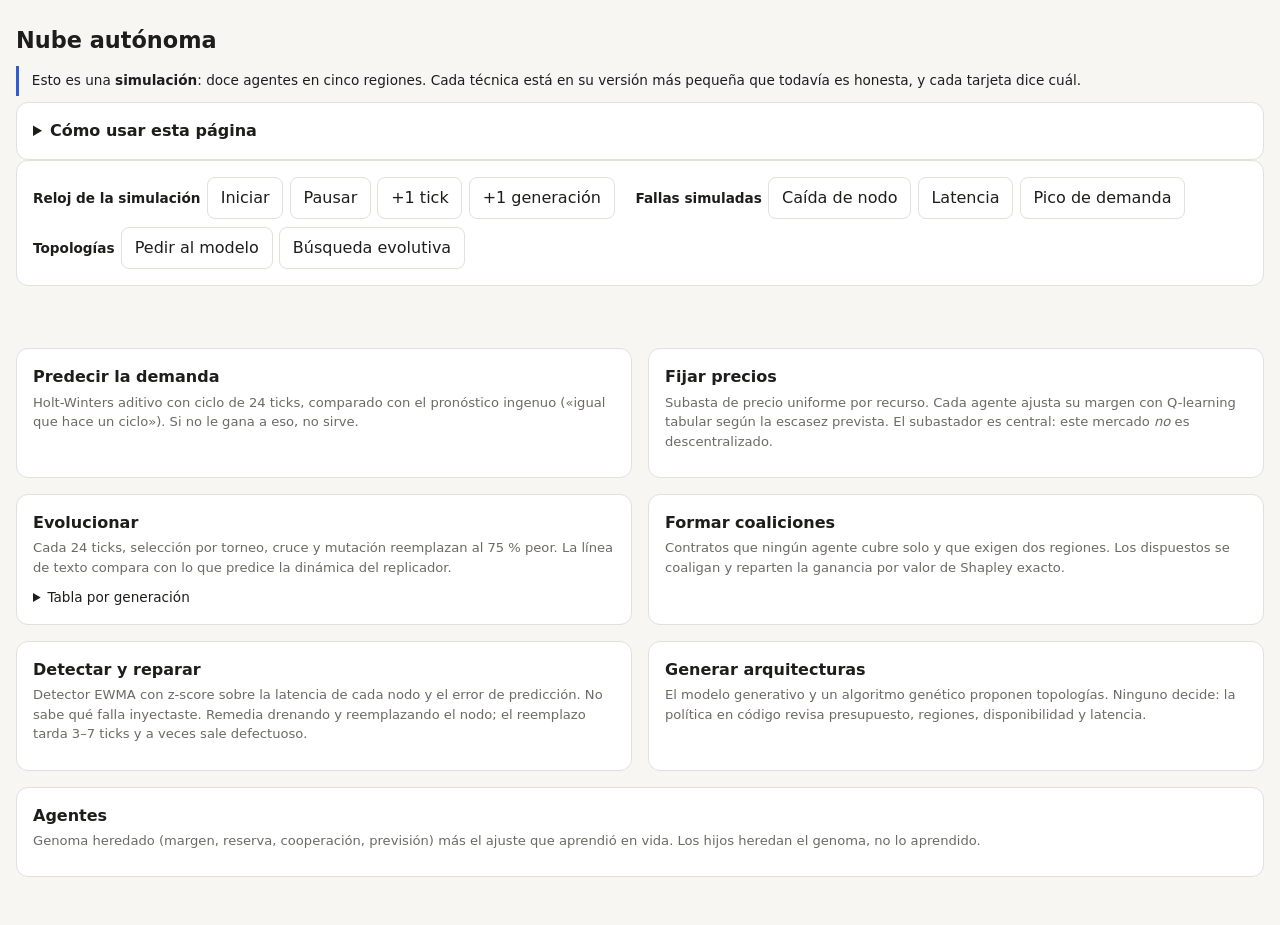
==== app/entrypoints/http/static/nube.html @ 0d5348ee "Implementación de un nodo de nube real y su integración con Cloud Run - Se creó el módulo `node.py` " ====
<!doctype html>
<html lang="es">
<head>
<meta charset="utf-8">
<meta name="viewport" content="width=device-width, initial-scale=1">
<title>Oráculo · Nube autónoma</title>
<link rel="stylesheet" href="estilo.css">
<style>
  main { max-width: 90rem; }
  .rejilla-tarjetas { display: grid; grid-template-columns: repeat(auto-fit, minmax(min(100%, 28rem), 1fr)); gap: 1rem; }
  .tarjeta { margin: 0; min-width: 0; }
  .cifra, .rejilla-tarjetas > * { min-width: 0; }
  .traza { overflow-wrap: anywhere; }
  .tarjeta h2 { font-size: 1rem; margin: 0 0 .2rem; }
  .que { font-size: .82rem; color: var(--tenue); margin: 0 0 .6rem; }
  .cifras { display: grid; grid-template-columns: repeat(auto-fit, minmax(min(100%, 11rem), 1fr)); gap: .8rem; margin: 1rem 0; }
  .cifra { background: var(--superficie); border: 1px solid var(--borde); border-radius: 12px; padding: .7rem .9rem; }
  .cifra strong { display: block; font-size: 1.6rem; font-variant-numeric: tabular-nums; }
  .cifra span { font-size: .8rem; color: var(--tenue); }
  .controles { display: flex; flex-wrap: wrap; gap: .5rem; align-items: center; }
  .controles .grupo { display: flex; flex-wrap: wrap; gap: .4rem; align-items: center; padding-right: .8rem; }
  .lista { list-style: none; padding: 0; margin: 0; font-size: .85rem; }
  .lista li { padding: .35rem 0; border-bottom: 1px solid var(--borde); }
  .traza { font: .78rem/1.5 ui-monospace, Menlo, monospace; margin: .2rem 0 0; padding-left: 1.1rem; }
  .muestra { display: inline-block; width: 10px; height: 10px; border-radius: 2px; margin-right: .35rem; vertical-align: -1px; }
  .honesto { border-left: 3px solid var(--acento); padding: .3rem .8rem; }
  .pista { font-size: .82rem; color: var(--tenue); border-left: 3px solid var(--pendiente); padding: .2rem .7rem; margin: .5rem 0; }
  .guia ol { margin: .4rem 0; padding-left: 1.2rem; font-size: .88rem; }
  .guia li { margin: .25rem 0; }
</style>
</head>
<body>
<main>
  <h1>Nube autónoma</h1>
  <p class="honesto pequeno" id="honesto">Esto es una <strong>simulación</strong>: doce agentes en cinco regiones.
    Cada técnica está en su versión más pequeña que todavía es honesta, y cada tarjeta dice cuál.</p>
  <p class="tenue pequeno" id="estado"></p>
  <p class="pista" id="sin-clave" hidden>Los controles del ponente están ocultos: abre esta página con
    <code>#clave=TU_CLAVE</code> al final de la URL.</p>

  <details class="tarjeta guia" id="guia">
    <summary><strong>Cómo usar esta página</strong></summary>
    <ol>
      <li><strong>Iniciar</strong> pone a correr la simulación: un tick por segundo, una generación cada 24 ticks.</li>
      <li><strong>Pedir al modelo</strong> o <strong>Búsqueda evolutiva</strong> proponen una topología. La política la
        acepta o la rechaza con sus razones; si la acepta y es mejor que la actual, se adopta.</li>
      <li><strong>Fallas simuladas</strong> afectan solo a los nodos ficticios. Mira cuánto tarda el detector.</li>
      <li id="guia-real" hidden><strong>Activar actuación</strong> despliega la topología adoptada como servicios reales
        de Cloud Run. La sala genera la demanda abriendo la página de audiencia. Cuando un nodo tenga 5 sondeos,
        inyecta una falla real y cronometra la reparación.</li>
      <li id="guia-apagar" hidden>Al terminar, <strong>Apagar todo</strong>. Si lo olvidas, la vigilia borra los nodos
        cuando nadie mira esta página durante 30 minutos.</li>
      <li>Las preguntas de la sala sobre la nube se resuelven desde <a href="proyeccion.html" id="enlace-proyeccion">la
        proyección del mercado</a>.</li>
    </ol>
  </details>

  <section class="controles tarjeta" id="controles" hidden>
    <div class="grupo"><strong class="pequeno">Reloj de la simulación</strong>
      <button data-accion="iniciar" title="Un tick por segundo">Iniciar</button>
      <button data-accion="pausar">Pausar</button>
      <button data-accion="avanzar" data-n="1">+1 tick</button>
      <button data-accion="avanzar" data-n="24" title="Cierra una generación: selección y mutación">+1 generación</button>
    </div>
    <div class="grupo"><strong class="pequeno">Fallas simuladas</strong>
      <button data-falla="caida_nodo" title="Un nodo ficticio deja de responder">Caída de nodo</button>
      <button data-falla="latencia" title="Un nodo ficticio se vuelve lento 10 ticks">Latencia</button>
      <button data-falla="pico_demanda" title="La demanda simulada se multiplica por 2,5 durante 6 ticks">Pico de demanda</button>
    </div>
    <div class="grupo"><strong class="pequeno">Topologías</strong>
      <button data-topologia="generativo" title="Gemini propone; la política decide">Pedir al modelo</button>
      <button data-topologia="evolutivo" title="Algoritmo genético determinista">Búsqueda evolutiva</button>
    </div>
  </section>
  <p class="error" id="error" role="alert"></p>

  <div class="cifras" id="cifras"></div>

  <article class="tarjeta" id="infra" hidden style="margin-bottom:1rem">
    <h2>Infraestructura real</h2>
    <p class="que" id="infra-que"></p>
    <div class="controles" id="infra-controles" hidden>
      <button data-infra="actuar" title="Crea, escala y repara servicios reales de Cloud Run. Cuesta dinero mientras haya instancias mínimas">Activar actuación</button>
      <button data-infra="ciclo" title="Observar, sondear y actuar ya, sin esperar los 10 s">Ciclo ahora</button>
      <button data-infra="apagar" class="no" title="Borra todos los nodos y pausa la actuación">Apagar todo</button>
    </div>
    <p class="pista" id="infra-pista"></p>
    <p class="pequeno" id="infra-notas"></p>
    <div class="rejilla-tarjetas">
      <div><div id="g-demanda-real"></div></div>
      <div class="tabla" id="infra-nodos"></div>
    </div>
    <div class="rejilla-tarjetas" style="margin-top:.6rem">
      <div><strong class="pequeno">Decisiones de la política de actuación</strong><ul class="lista" id="infra-log"></ul></div>
      <div><strong class="pequeno">Incidentes reales</strong><ul class="lista" id="infra-incidentes"></ul></div>
    </div>
  </article>

  <div class="rejilla-tarjetas">
    <article class="tarjeta">
      <h2>Predecir la demanda</h2>
      <p class="que">Holt-Winters aditivo con ciclo de 24 ticks, comparado con el pronóstico ingenuo
        («igual que hace un ciclo»). Si no le gana a eso, no sirve.</p>
      <div id="g-demanda"></div>
    </article>

    <article class="tarjeta">
      <h2>Fijar precios</h2>
      <p class="que">Subasta de precio uniforme por recurso. Cada agente ajusta su margen con Q-learning tabular
        según la escasez prevista. El subastador es central: este mercado <em>no</em> es descentralizado.</p>
      <div id="g-precios"></div>
    </article>

    <article class="tarjeta">
      <h2>Evolucionar</h2>
      <p class="que">Cada 24 ticks, selección por torneo, cruce y mutación reemplazan al 75 % peor. La línea de
        texto compara con lo que predice la dinámica del replicador.</p>
      <div id="g-estrategias"></div>
      <p class="pequeno" id="replicador"></p>
      <details><summary class="pequeno">Tabla por generación</summary><div class="tabla" id="t-generaciones"></div></details>
    </article>

    <article class="tarjeta">
      <h2>Formar coaliciones</h2>
      <p class="que">Contratos que ningún agente cubre solo y que exigen dos regiones. Los dispuestos se
        coaligan y reparten la ganancia por valor de Shapley exacto.</p>
      <p class="pequeno" id="coaliciones-resumen"></p>
      <ul class="lista" id="coaliciones"></ul>
    </article>

    <article class="tarjeta">
      <h2>Detectar y reparar</h2>
      <p class="que">Detector EWMA con z-score sobre la latencia de cada nodo y el error de predicción. No sabe qué
        falla inyectaste. Remedia drenando y reemplazando el nodo; el reemplazo tarda 3–7 ticks y a veces sale defectuoso.</p>
      <ul class="lista" id="incidentes"></ul>
    </article>

    <article class="tarjeta">
      <h2>Generar arquitecturas</h2>
      <p class="que">El modelo generativo y un algoritmo genético proponen topologías. Ninguno decide:
        la política en código revisa presupuesto, regiones, disponibilidad y latencia.</p>
      <div id="topologia"></div>
      <ul class="lista" id="propuestas"></ul>
    </article>
  </div>

  <article class="tarjeta" style="margin-top:1rem">
    <h2>Agentes</h2>
    <p class="que">Genoma heredado (margen, reserva, cooperación, previsión) más el ajuste que aprendió en vida.
      Los hijos heredan el genoma, no lo aprendido.</p>
    <div class="tabla" id="agentes"></div>
  </article>
</main>

<script src="comun.js"></script>
<script src="graficos.js"></script>
<script src="nube.js"></script>
</body>
</html>
---- app/entrypoints/http/static/estilo.css ----
:root {
  --fondo: #f7f6f3;
  --superficie: #ffffff;
  --texto: #1d1d1b;
  --tenue: #6b6a65;
  --borde: #e2e0da;
  --si: #1f7a4d;
  --no: #b3342b;
  --pendiente: #a86a00;
  --acento: #2f5bd3;
  --chip: #efeee9;
  --serie-1: #2a78d6;
  --serie-2: #eb6834;
  --serie-3: #1baf7a;
  --serie-4: #eda100;
}
@media (prefers-color-scheme: dark) {
  :root:not([data-theme="light"]) {
    --fondo: #151514;
    --superficie: #1f1f1d;
    --texto: #ecebe6;
    --tenue: #a3a29b;
    --borde: #34332f;
    --si: #4cc38a;
    --no: #f07167;
    --pendiente: #f0b44c;
    --acento: #7c9cf5;
    --chip: #2a2a27;
    --serie-1: #3987e5;
    --serie-2: #d95926;
    --serie-3: #199e70;
    --serie-4: #c98500;
  }
}
:root[data-theme="dark"] {
  --fondo: #151514;
  --superficie: #1f1f1d;
  --texto: #ecebe6;
  --tenue: #a3a29b;
  --borde: #34332f;
  --si: #4cc38a;
  --no: #f07167;
  --pendiente: #f0b44c;
  --acento: #7c9cf5;
  --chip: #2a2a27;
  --serie-1: #3987e5;
  --serie-2: #d95926;
  --serie-3: #199e70;
  --serie-4: #c98500;
}

* { box-sizing: border-box; }
body {
  margin: 0;
  background: var(--fondo);
  color: var(--texto);
  font: 16px/1.5 system-ui, -apple-system, "Segoe UI", sans-serif;
}
main { max-width: 46rem; margin: 0 auto; padding: 1rem 16px 3rem; }
h1 { font-size: 1.4rem; margin: .5rem 0; }
p { margin: .4rem 0; }
.tenue { color: var(--tenue); }
.pequeno { font-size: .85rem; }

.tarjeta {
  background: var(--superficie);
  border: 1px solid var(--borde);
  border-radius: 12px;
  padding: 1rem;
  margin: 1rem 0;
}
.pregunta { font-weight: 600; font-size: 1.05rem; margin: .4rem 0; }
.chip {
  display: inline-block;
  background: var(--chip);
  border-radius: 999px;
  padding: .1rem .6rem;
  font-size: .78rem;
  color: var(--tenue);
}
.precio { font-variant-numeric: tabular-nums; font-weight: 700; }
.si { color: var(--si); }
.no { color: var(--no); }
.pendiente { color: var(--pendiente); }

button, select, input {
  font: inherit;
  color: inherit;
  background: var(--superficie);
  border: 1px solid var(--borde);
  border-radius: 8px;
  padding: .5rem .8rem;
}
button { cursor: pointer; }
button:disabled { opacity: .5; cursor: default; }
button.si { border-color: var(--si); }
button.no { border-color: var(--no); }
.fila { display: flex; flex-wrap: wrap; gap: .5rem; align-items: center; margin-top: .6rem; }

.spark { width: 100%; height: 80px; display: block; }
.spark-ref { stroke: var(--borde); stroke-dasharray: 4 4; }
.spark-linea { fill: none; stroke: var(--acento); stroke-width: 2.5; }

.aviso { border-left: 3px solid var(--pendiente); padding: .3rem .8rem; }
.error { color: var(--no); min-height: 1.5em; }

/* --- gráficos ------------------------------------------------------------------ */
.grafico { position: relative; }
.lienzo { width: 100%; height: auto; display: block; overflow: visible; }
.rejilla { stroke: var(--borde); stroke-width: 1; }
.eje { fill: var(--tenue); font-size: 11px; }
.etiqueta { font-weight: 600; fill: var(--texto); }
.serie { fill: none; stroke-width: 2; stroke-linejoin: round; stroke-linecap: round; }
.guia { stroke: var(--tenue); stroke-width: 1; }
.segmento:hover, .segmento:focus { opacity: .8; outline: none; }
.leyenda { display: flex; flex-wrap: wrap; gap: .3rem 1rem; font-size: .8rem; color: var(--tenue); margin-bottom: .3rem; }
.leyenda > span { display: inline-flex; align-items: center; gap: .35rem; }
.ley-linea { width: 14px; height: 2px; border-radius: 1px; }
.ley-caja { width: 10px; height: 10px; border-radius: 2px; }
.tip {
  position: absolute; top: 1.6rem; pointer-events: none; z-index: 2;
  background: var(--superficie); border: 1px solid var(--borde); border-radius: 8px;
  padding: .4rem .6rem; font-size: .8rem; box-shadow: 0 2px 8px rgb(0 0 0 / .12); min-width: 9rem;
}
.tip-titulo { color: var(--tenue); margin-bottom: .2rem; }
.tip-fila { display: flex; align-items: center; gap: .4rem; }
.tip-clave { width: 12px; height: 2px; border-radius: 1px; }
table { border-collapse: collapse; width: 100%; font-size: .85rem; font-variant-numeric: tabular-nums; }
th, td { text-align: left; padding: .3rem .4rem; border-bottom: 1px solid var(--borde); }
th { color: var(--tenue); font-weight: 500; }
.tabla { overflow-x: auto; }

#ingreso .pequeno { flex-basis: 100%; margin: 0; }
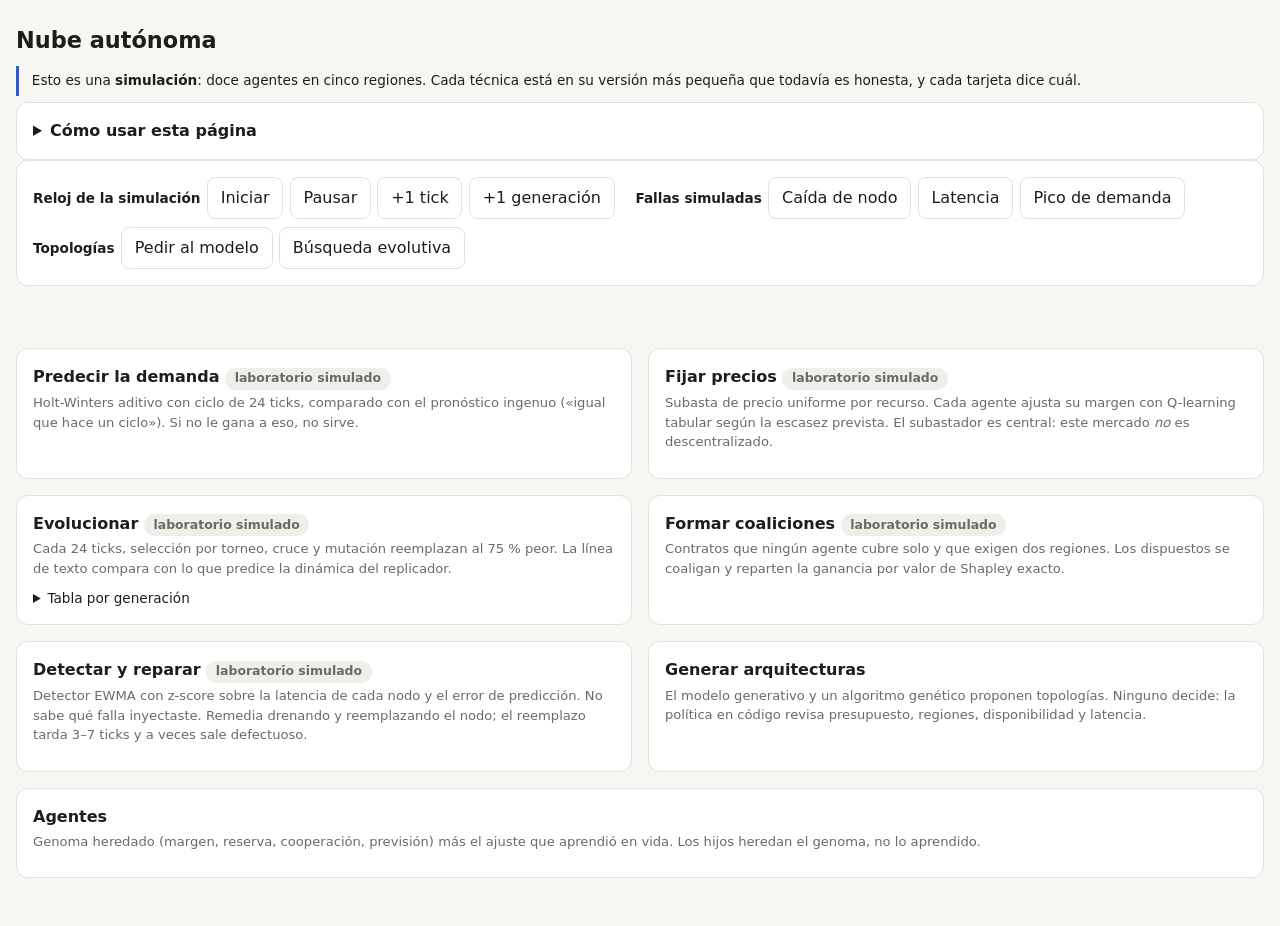
==== commit 7627a658: "Implement Real Market Simulation with Cloud Run Pricing and Agent Behavior - Introduced `real_market" ====
--- a/app/entrypoints/http/static/nube.html
+++ b/app/entrypoints/http/static/nube.html
@@ -44,12 +44,17 @@
       <li><strong>Iniciar</strong> pone a correr la simulación: un tick por segundo, una generación cada 24 ticks.</li>
       <li><strong>Pedir al modelo</strong> o <strong>Búsqueda evolutiva</strong> proponen una topología. La política la
         acepta o la rechaza con sus razones; si la acepta y es mejor que la actual, se adopta.</li>
-      <li><strong>Fallas simuladas</strong> afectan solo a los nodos ficticios. Mira cuánto tarda el detector.</li>
+      <li><strong>Fallas simuladas</strong> afectan solo a los nodos ficticios del laboratorio. Mira cuánto tarda el
+        detector.</li>
       <li id="guia-real" hidden><strong>Activar actuación</strong> despliega la topología adoptada como servicios reales
         de Cloud Run. La sala genera la demanda abriendo la página de audiencia. Cuando un nodo tenga 5 sondeos,
         inyecta una falla real y cronometra la reparación.</li>
-      <li id="guia-apagar" hidden>Al terminar, <strong>Apagar todo</strong>. Si lo olvidas, la vigilia borra los nodos
-        cuando nadie mira esta página durante 30 minutos.</li>
+      <li id="guia-mercado" hidden>Con la actuación activa, el <strong>mercado real</strong> crea un servicio por agente
+        (unos 30 s) y empieza a vender el tráfico de la sala: hasta 12 peticiones reales cada 10 s, con costos del
+        catálogo de Cloud Billing. Cada 6 ciclos hay un contrato de dos regiones; cada 12, una generación. Mira quién
+        paga una instancia caliente y si le conviene.</li>
+      <li id="guia-apagar" hidden>Al terminar, <strong>Apagar todo</strong>: borra nodos y agentes. Si lo olvidas, la
+        vigilia los borra cuando nadie mira esta página durante 30 minutos.</li>
       <li>Las preguntas de la sala sobre la nube se resuelven desde <a href="proyeccion.html" id="enlace-proyeccion">la
         proyección del mercado</a>.</li>
     </ol>
@@ -96,23 +101,37 @@
     </div>
   </article>
 
+  <article class="tarjeta" id="mercado" hidden style="margin-bottom:1rem">
+    <h2>Mercado real</h2>
+    <p class="que">Cada agente opera su propio servicio de Cloud Run y vende peticiones reales de la sala. Sus costos
+      son precios de lista del catálogo de Cloud Billing; solo cobra lo que atiende a tiempo. El gen «caliente» paga una
+      instancia mínima para evitar arranques en frío; la evolución decide si vale la pena con la ganancia real.</p>
+    <p class="pista" id="mercado-pista"></p>
+    <p class="pequeno" id="mercado-resumen"></p>
+    <div class="tabla" id="mercado-agentes"></div>
+    <div class="rejilla-tarjetas" style="margin-top:.6rem">
+      <div><strong class="pequeno">Subastas y contratos</strong><ul class="lista" id="mercado-intercambios"></ul></div>
+      <div><strong class="pequeno">Generaciones</strong><ul class="lista" id="mercado-generaciones"></ul></div>
+    </div>
+  </article>
+
   <div class="rejilla-tarjetas">
     <article class="tarjeta">
-      <h2>Predecir la demanda</h2>
+      <h2>Predecir la demanda <span class="chip">laboratorio simulado</span></h2>
       <p class="que">Holt-Winters aditivo con ciclo de 24 ticks, comparado con el pronóstico ingenuo
         («igual que hace un ciclo»). Si no le gana a eso, no sirve.</p>
       <div id="g-demanda"></div>
     </article>
 
     <article class="tarjeta">
-      <h2>Fijar precios</h2>
+      <h2>Fijar precios <span class="chip">laboratorio simulado</span></h2>
       <p class="que">Subasta de precio uniforme por recurso. Cada agente ajusta su margen con Q-learning tabular
         según la escasez prevista. El subastador es central: este mercado <em>no</em> es descentralizado.</p>
       <div id="g-precios"></div>
     </article>
 
     <article class="tarjeta">
-      <h2>Evolucionar</h2>
+      <h2>Evolucionar <span class="chip">laboratorio simulado</span></h2>
       <p class="que">Cada 24 ticks, selección por torneo, cruce y mutación reemplazan al 75 % peor. La línea de
         texto compara con lo que predice la dinámica del replicador.</p>
       <div id="g-estrategias"></div>
@@ -121,7 +140,7 @@
     </article>
 
     <article class="tarjeta">
-      <h2>Formar coaliciones</h2>
+      <h2>Formar coaliciones <span class="chip">laboratorio simulado</span></h2>
       <p class="que">Contratos que ningún agente cubre solo y que exigen dos regiones. Los dispuestos se
         coaligan y reparten la ganancia por valor de Shapley exacto.</p>
       <p class="pequeno" id="coaliciones-resumen"></p>
@@ -129,7 +148,7 @@
     </article>
 
     <article class="tarjeta">
-      <h2>Detectar y reparar</h2>
+      <h2>Detectar y reparar <span class="chip">laboratorio simulado</span></h2>
       <p class="que">Detector EWMA con z-score sobre la latencia de cada nodo y el error de predicción. No sabe qué
         falla inyectaste. Remedia drenando y reemplazando el nodo; el reemplazo tarda 3–7 ticks y a veces sale defectuoso.</p>
       <ul class="lista" id="incidentes"></ul>
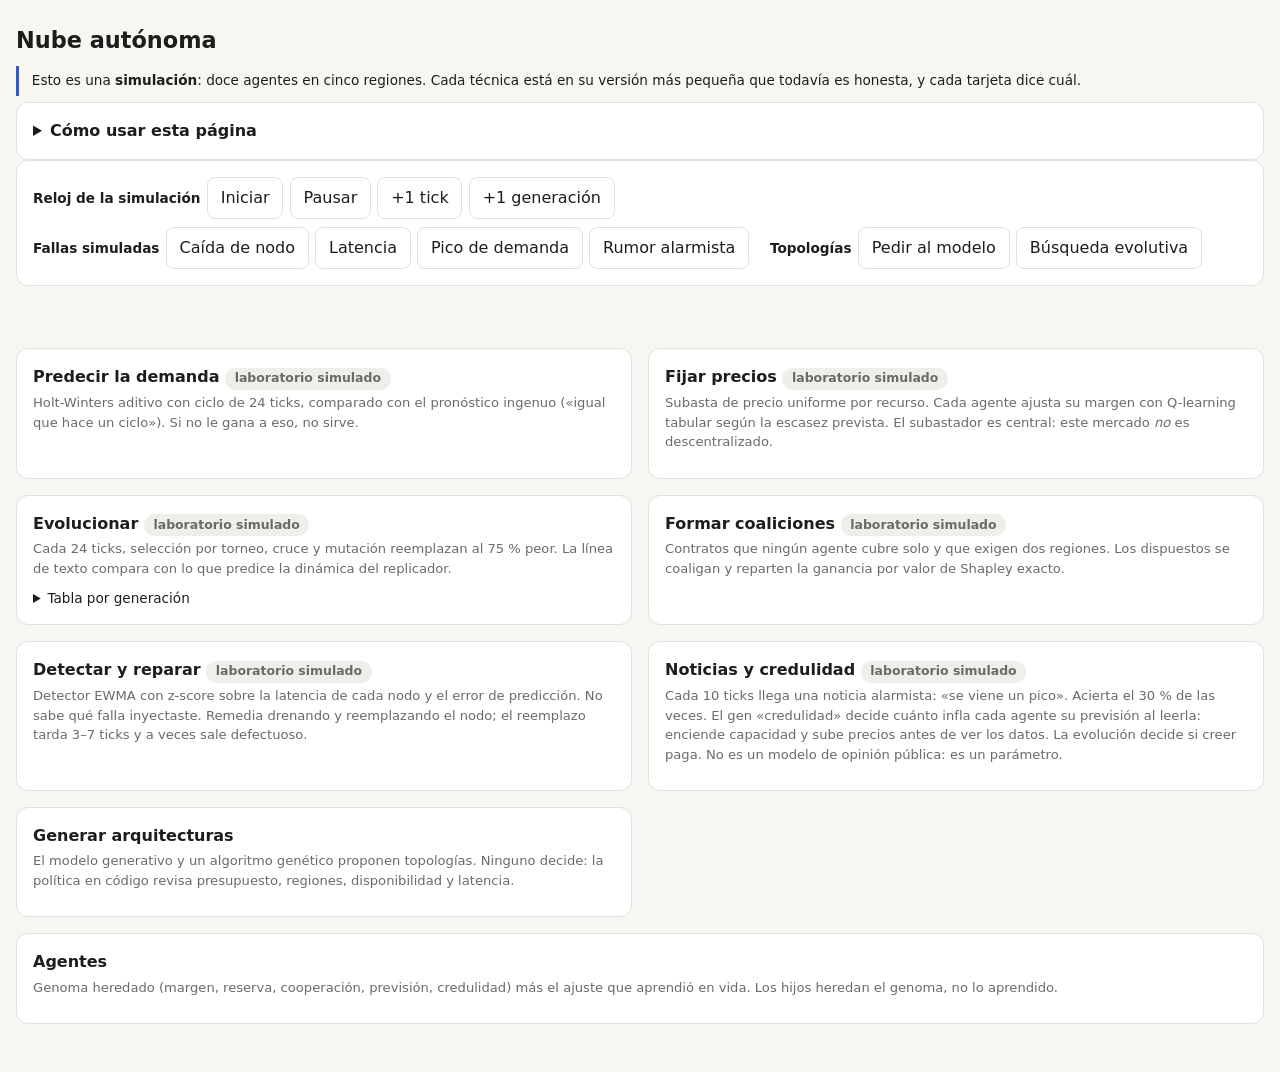
==== commit 6a83a823: "feat: implement framing mechanism with dual headlines for market questions - Added Framing and Headl" ====
--- a/app/entrypoints/http/static/nube.html
+++ b/app/entrypoints/http/static/nube.html
@@ -45,7 +45,8 @@
       <li><strong>Pedir al modelo</strong> o <strong>Búsqueda evolutiva</strong> proponen una topología. La política la
         acepta o la rechaza con sus razones; si la acepta y es mejor que la actual, se adopta.</li>
       <li><strong>Fallas simuladas</strong> afectan solo a los nodos ficticios del laboratorio. Mira cuánto tarda el
-        detector.</li>
+        detector. <strong>Rumor alarmista</strong> publica una noticia falsa: mira en «Noticias y credulidad» qué hacen
+        los agentes que la creen.</li>
       <li id="guia-real" hidden><strong>Activar actuación</strong> despliega la topología adoptada como servicios reales
         de Cloud Run. La sala genera la demanda abriendo la página de audiencia. Cuando un nodo tenga 5 sondeos,
         inyecta una falla real y cronometra la reparación.</li>
@@ -71,6 +72,7 @@
       <button data-falla="caida_nodo" title="Un nodo ficticio deja de responder">Caída de nodo</button>
       <button data-falla="latencia" title="Un nodo ficticio se vuelve lento 10 ticks">Latencia</button>
       <button data-falla="pico_demanda" title="La demanda simulada se multiplica por 2,5 durante 6 ticks">Pico de demanda</button>
+      <button data-falla="rumor" title="Una noticia alarmista falsa: los agentes crédulos se preparan para un pico que no llega">Rumor alarmista</button>
     </div>
     <div class="grupo"><strong class="pequeno">Topologías</strong>
       <button data-topologia="generativo" title="Gemini propone; la política decide">Pedir al modelo</button>
@@ -155,6 +157,15 @@
     </article>
 
     <article class="tarjeta">
+      <h2>Noticias y credulidad <span class="chip">laboratorio simulado</span></h2>
+      <p class="que">Cada 10 ticks llega una noticia alarmista: «se viene un pico». Acierta el 30 % de las veces.
+        El gen «credulidad» decide cuánto infla cada agente su previsión al leerla: enciende capacidad y sube precios
+        antes de ver los datos. La evolución decide si creer paga. No es un modelo de opinión pública: es un parámetro.</p>
+      <p class="pequeno" id="credulidad-resumen"></p>
+      <ul class="lista" id="noticias"></ul>
+    </article>
+
+    <article class="tarjeta">
       <h2>Generar arquitecturas</h2>
       <p class="que">El modelo generativo y un algoritmo genético proponen topologías. Ninguno decide:
         la política en código revisa presupuesto, regiones, disponibilidad y latencia.</p>
@@ -165,7 +176,7 @@
 
   <article class="tarjeta" style="margin-top:1rem">
     <h2>Agentes</h2>
-    <p class="que">Genoma heredado (margen, reserva, cooperación, previsión) más el ajuste que aprendió en vida.
+    <p class="que">Genoma heredado (margen, reserva, cooperación, previsión, credulidad) más el ajuste que aprendió en vida.
       Los hijos heredan el genoma, no lo aprendido.</p>
     <div class="tabla" id="agentes"></div>
   </article>
--- a/app/entrypoints/http/static/estilo.css
+++ b/app/entrypoints/http/static/estilo.css
@@ -101,6 +101,9 @@
 .spark-ref { stroke: var(--borde); stroke-dasharray: 4 4; }
 .spark-linea { fill: none; stroke: var(--acento); stroke-width: 2.5; }
 
+.titular { margin: .5rem 0; padding: .4rem .8rem; border-left: 3px solid var(--acento); background: var(--chip);
+  border-radius: 0 8px 8px 0; font-style: italic; }
+.titular a { color: inherit; }
 .aviso { border-left: 3px solid var(--pendiente); padding: .3rem .8rem; }
 .error { color: var(--no); min-height: 1.5em; }
 
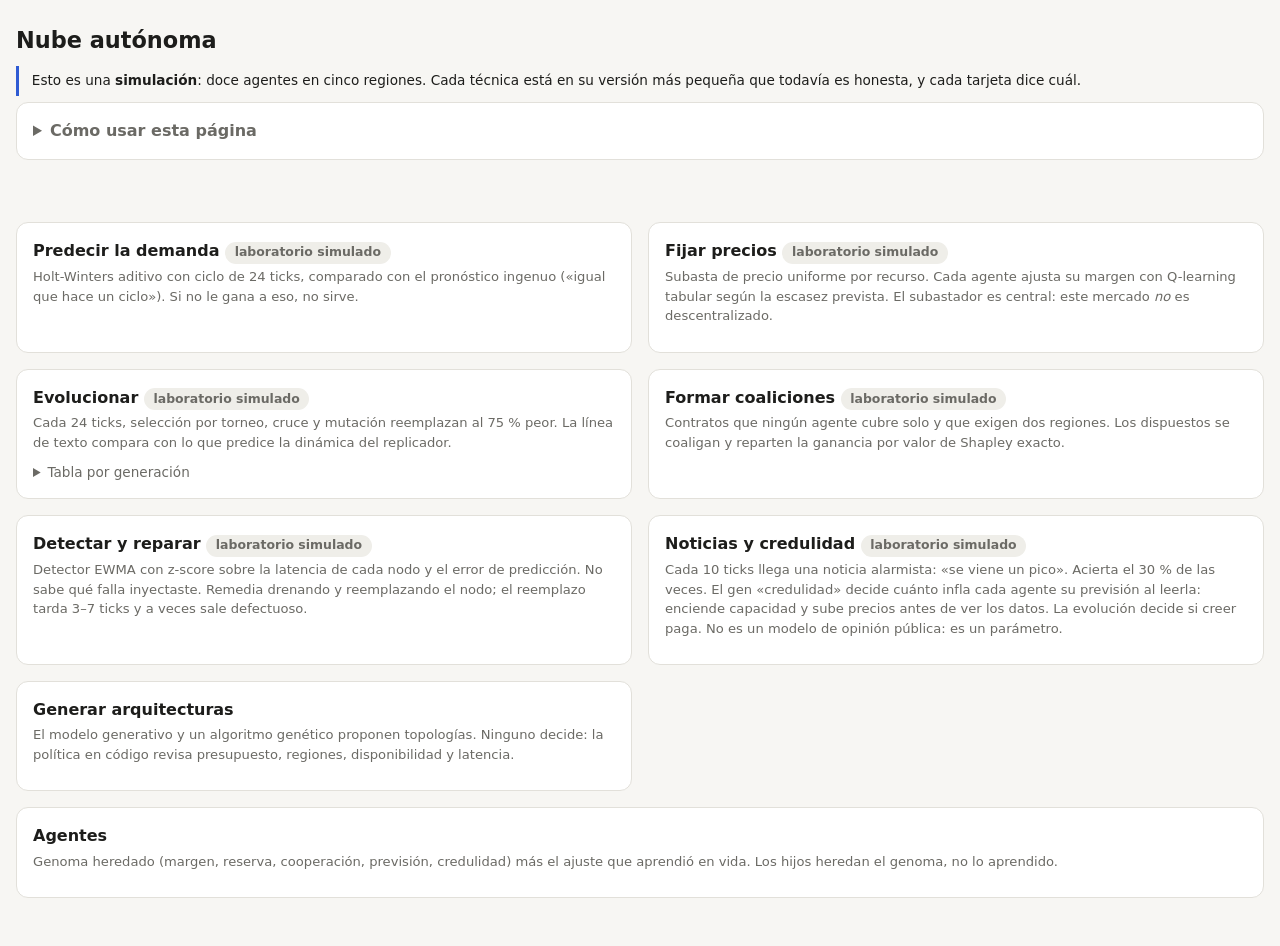
==== commit 28726fd3: "feat: Enhance documentation and UI for cloud resource management; clarify AI response handling and u" ====
--- a/app/entrypoints/http/static/nube.html
+++ b/app/entrypoints/http/static/nube.html
@@ -27,6 +27,7 @@
   .pista { font-size: .82rem; color: var(--tenue); border-left: 3px solid var(--pendiente); padding: .2rem .7rem; margin: .5rem 0; }
   .guia ol { margin: .4rem 0; padding-left: 1.2rem; font-size: .88rem; }
   .guia li { margin: .25rem 0; }
+  body.sin-lab .solo-lab { display: none; }
 </style>
 </head>
 <body>
@@ -41,10 +42,10 @@
   <details class="tarjeta guia" id="guia">
     <summary><strong>Cómo usar esta página</strong></summary>
     <ol>
-      <li><strong>Iniciar</strong> pone a correr la simulación: un tick por segundo, una generación cada 24 ticks.</li>
+      <li class="solo-lab"><strong>Iniciar</strong> pone a correr la simulación: un tick por segundo, una generación cada 24 ticks.</li>
       <li><strong>Pedir al modelo</strong> o <strong>Búsqueda evolutiva</strong> proponen una topología. La política la
         acepta o la rechaza con sus razones; si la acepta y es mejor que la actual, se adopta.</li>
-      <li><strong>Fallas simuladas</strong> afectan solo a los nodos ficticios del laboratorio. Mira cuánto tarda el
+      <li class="solo-lab"><strong>Fallas simuladas</strong> afectan solo a los nodos ficticios del laboratorio. Mira cuánto tarda el
         detector. <strong>Rumor alarmista</strong> publica una noticia falsa: mira en «Noticias y credulidad» qué hacen
         los agentes que la creen.</li>
       <li id="guia-real" hidden><strong>Activar actuación</strong> despliega la topología adoptada como servicios reales
@@ -55,20 +56,20 @@
         catálogo de Cloud Billing. Cada 6 ciclos hay un contrato de dos regiones; cada 12, una generación. Mira quién
         paga una instancia caliente y si le conviene.</li>
       <li id="guia-apagar" hidden>Al terminar, <strong>Apagar todo</strong>: borra nodos y agentes. Si lo olvidas, la
-        vigilia los borra cuando nadie mira esta página durante 30 minutos.</li>
+        vigilia los borra cuando nadie mira esta página ni la proyección durante 30 minutos (una pestaña oculta no cuenta).</li>
       <li>Las preguntas de la sala sobre la nube se resuelven desde <a href="proyeccion.html" id="enlace-proyeccion">la
         proyección del mercado</a>.</li>
     </ol>
   </details>
 
   <section class="controles tarjeta" id="controles" hidden>
-    <div class="grupo"><strong class="pequeno">Reloj de la simulación</strong>
+    <div class="grupo solo-lab"><strong class="pequeno">Reloj de la simulación</strong>
       <button data-accion="iniciar" title="Un tick por segundo">Iniciar</button>
       <button data-accion="pausar">Pausar</button>
       <button data-accion="avanzar" data-n="1">+1 tick</button>
       <button data-accion="avanzar" data-n="24" title="Cierra una generación: selección y mutación">+1 generación</button>
     </div>
-    <div class="grupo"><strong class="pequeno">Fallas simuladas</strong>
+    <div class="grupo solo-lab"><strong class="pequeno">Fallas simuladas</strong>
       <button data-falla="caida_nodo" title="Un nodo ficticio deja de responder">Caída de nodo</button>
       <button data-falla="latencia" title="Un nodo ficticio se vuelve lento 10 ticks">Latencia</button>
       <button data-falla="pico_demanda" title="La demanda simulada se multiplica por 2,5 durante 6 ticks">Pico de demanda</button>
@@ -81,7 +82,7 @@
   </section>
   <p class="error" id="error" role="alert"></p>
 
-  <div class="cifras" id="cifras"></div>
+  <div class="cifras solo-lab" id="cifras"></div>
 
   <article class="tarjeta" id="infra" hidden style="margin-bottom:1rem">
     <h2>Infraestructura real</h2>
@@ -118,21 +119,21 @@
   </article>
 
   <div class="rejilla-tarjetas">
-    <article class="tarjeta">
+    <article class="tarjeta solo-lab">
       <h2>Predecir la demanda <span class="chip">laboratorio simulado</span></h2>
       <p class="que">Holt-Winters aditivo con ciclo de 24 ticks, comparado con el pronóstico ingenuo
         («igual que hace un ciclo»). Si no le gana a eso, no sirve.</p>
       <div id="g-demanda"></div>
     </article>
 
-    <article class="tarjeta">
+    <article class="tarjeta solo-lab">
       <h2>Fijar precios <span class="chip">laboratorio simulado</span></h2>
       <p class="que">Subasta de precio uniforme por recurso. Cada agente ajusta su margen con Q-learning tabular
         según la escasez prevista. El subastador es central: este mercado <em>no</em> es descentralizado.</p>
       <div id="g-precios"></div>
     </article>
 
-    <article class="tarjeta">
+    <article class="tarjeta solo-lab">
       <h2>Evolucionar <span class="chip">laboratorio simulado</span></h2>
       <p class="que">Cada 24 ticks, selección por torneo, cruce y mutación reemplazan al 75 % peor. La línea de
         texto compara con lo que predice la dinámica del replicador.</p>
@@ -141,7 +142,7 @@
       <details><summary class="pequeno">Tabla por generación</summary><div class="tabla" id="t-generaciones"></div></details>
     </article>
 
-    <article class="tarjeta">
+    <article class="tarjeta solo-lab">
       <h2>Formar coaliciones <span class="chip">laboratorio simulado</span></h2>
       <p class="que">Contratos que ningún agente cubre solo y que exigen dos regiones. Los dispuestos se
         coaligan y reparten la ganancia por valor de Shapley exacto.</p>
@@ -149,14 +150,14 @@
       <ul class="lista" id="coaliciones"></ul>
     </article>
 
-    <article class="tarjeta">
+    <article class="tarjeta solo-lab">
       <h2>Detectar y reparar <span class="chip">laboratorio simulado</span></h2>
       <p class="que">Detector EWMA con z-score sobre la latencia de cada nodo y el error de predicción. No sabe qué
         falla inyectaste. Remedia drenando y reemplazando el nodo; el reemplazo tarda 3–7 ticks y a veces sale defectuoso.</p>
       <ul class="lista" id="incidentes"></ul>
     </article>
 
-    <article class="tarjeta">
+    <article class="tarjeta solo-lab">
       <h2>Noticias y credulidad <span class="chip">laboratorio simulado</span></h2>
       <p class="que">Cada 10 ticks llega una noticia alarmista: «se viene un pico». Acierta el 30 % de las veces.
         El gen «credulidad» decide cuánto infla cada agente su previsión al leerla: enciende capacidad y sube precios
@@ -174,7 +175,7 @@
     </article>
   </div>
 
-  <article class="tarjeta" style="margin-top:1rem">
+  <article class="tarjeta solo-lab" style="margin-top:1rem">
     <h2>Agentes</h2>
     <p class="que">Genoma heredado (margen, reserva, cooperación, previsión, credulidad) más el ajuste que aprendió en vida.
       Los hijos heredan el genoma, no lo aprendido.</p>
--- a/app/entrypoints/http/static/estilo.css
+++ b/app/entrypoints/http/static/estilo.css
@@ -9,6 +9,7 @@
   --pendiente: #a86a00;
   --acento: #2f5bd3;
   --chip: #efeee9;
+  --sobre: #ffffff;
   --serie-1: #2a78d6;
   --serie-2: #eb6834;
   --serie-3: #1baf7a;
@@ -26,6 +27,7 @@
     --pendiente: #f0b44c;
     --acento: #7c9cf5;
     --chip: #2a2a27;
+    --sobre: #151514;
     --serie-1: #3987e5;
     --serie-2: #d95926;
     --serie-3: #199e70;
@@ -43,6 +45,7 @@
   --pendiente: #f0b44c;
   --acento: #7c9cf5;
   --chip: #2a2a27;
+  --sobre: #151514;
   --serie-1: #3987e5;
   --serie-2: #d95926;
   --serie-3: #199e70;
@@ -50,6 +53,7 @@
 }
 
 * { box-sizing: border-box; }
+[hidden] { display: none !important; }
 body {
   margin: 0;
   background: var(--fondo);
@@ -104,6 +108,14 @@
 .titular { margin: .5rem 0; padding: .4rem .8rem; border-left: 3px solid var(--acento); background: var(--chip);
   border-radius: 0 8px 8px 0; font-style: italic; }
 .titular a { color: inherit; }
+.cobertura { display: grid; grid-template-columns: repeat(auto-fit, minmax(min(100%, 14rem), 1fr)); gap: .6rem; }
+.cobertura ul { margin: .2rem 0; padding-left: 1.1rem; }
+.cobertura a { color: inherit; }
+.lado-izquierda, .lado-derecha { text-transform: uppercase; letter-spacing: .04em; font-size: .75rem; }
+.creencia { position: relative; height: 10px; background: var(--chip); border-radius: 999px; margin: .25rem 0; }
+.creencia > span { position: absolute; top: -3px; width: 4px; height: 16px; border-radius: 2px; }
+.creencia .agente { background: var(--acento); }
+.creencia .sala { background: var(--tenue); }
 .aviso { border-left: 3px solid var(--pendiente); padding: .3rem .8rem; }
 .error { color: var(--no); min-height: 1.5em; }
 
@@ -133,4 +145,32 @@
 th { color: var(--tenue); font-weight: 500; }
 .tabla { overflow-x: auto; }
 
+#ingreso { flex-direction: column; align-items: stretch; }
+#ingreso input { width: 100%; }
 #ingreso .pequeno { flex-basis: 100%; margin: 0; }
+
+/* --- lo que ve quien llega por primera vez -------------------------------------- */
+.lema { font-size: 1.1rem; margin-top: 0; }
+.barra { display: flex; height: 2.2rem; border-radius: 999px; overflow: hidden; margin: .5rem 0;
+  font-weight: 700; font-size: .9rem; font-variant-numeric: tabular-nums; }
+.barra > span { display: flex; align-items: center; padding: 0 .8rem; color: var(--sobre); white-space: nowrap;
+  transition: width .4s ease; }
+.barra-si { background: var(--si); }
+.barra-no { background: var(--no); justify-content: flex-end; }
+.pasos { list-style: none; padding: 0; margin: .8rem 0; display: grid; gap: .6rem;
+  grid-template-columns: repeat(auto-fit, minmax(min(100%, 13rem), 1fr)); counter-reset: paso; }
+.pasos li { background: var(--superficie); border: 1px solid var(--borde); border-radius: 12px; padding: .7rem .9rem;
+  counter-increment: paso; }
+.pasos li::before { content: counter(paso); display: inline-grid; place-items: center; width: 1.6rem; height: 1.6rem;
+  border-radius: 50%; background: var(--acento); color: var(--superficie); font-weight: 700; margin-right: .4rem; }
+.apostar { display: grid; grid-template-columns: 1fr 1fr; gap: .5rem; margin-top: .6rem; }
+.apostar button { padding: .8rem; font-size: 1.1rem; font-weight: 700; color: var(--sobre); border: none; }
+.apostar button.si { background: var(--si); }
+.apostar button.no { background: var(--no); }
+.montos { display: flex; flex-wrap: wrap; gap: .4rem; align-items: center; }
+.montos button[aria-pressed="true"] { background: var(--acento); color: var(--superficie); border-color: var(--acento); }
+.resultado { border-radius: 10px; padding: .6rem .8rem; background: var(--chip); margin-top: .5rem; }
+.resultado strong.grande-txt { font-size: 1.3rem; }
+details > summary { cursor: pointer; color: var(--tenue); }
+details[open] > summary { margin-bottom: .4rem; }
+.cabecera { display: flex; justify-content: space-between; align-items: baseline; flex-wrap: wrap; gap: .5rem; }
